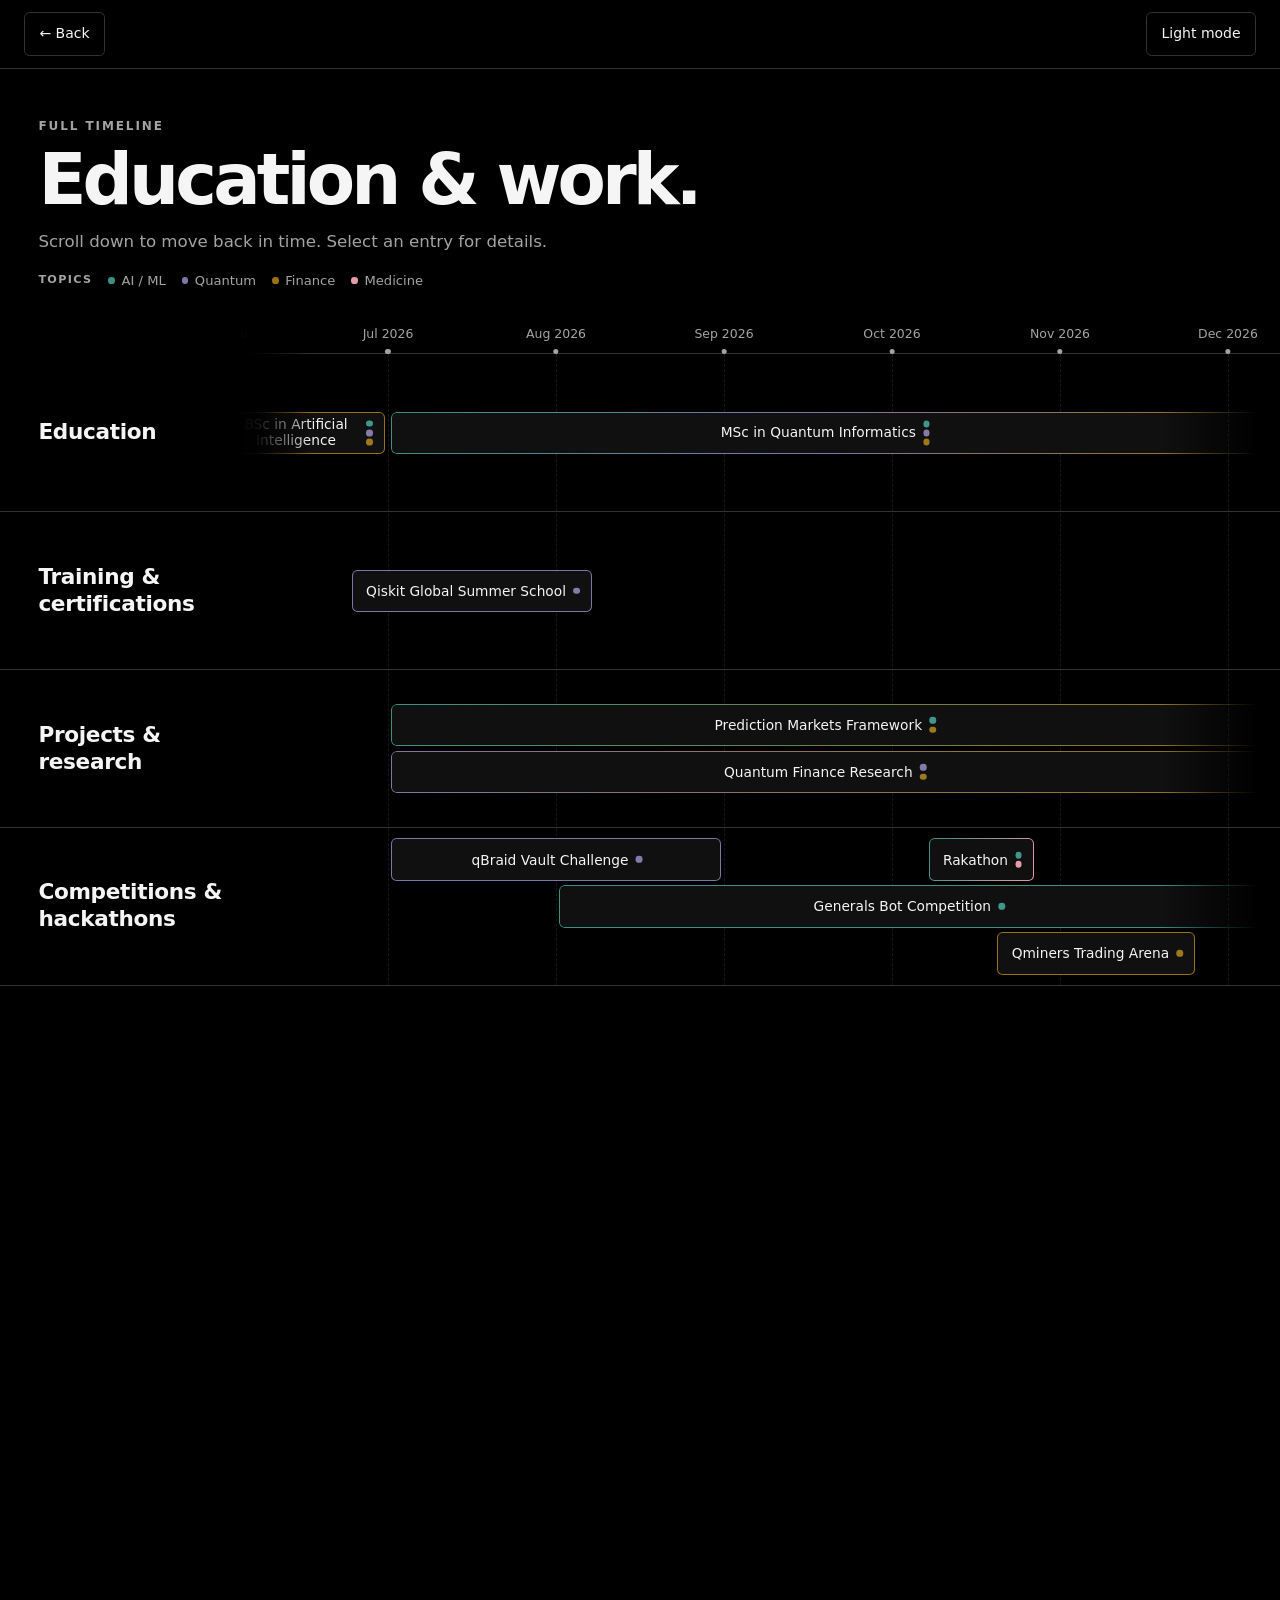
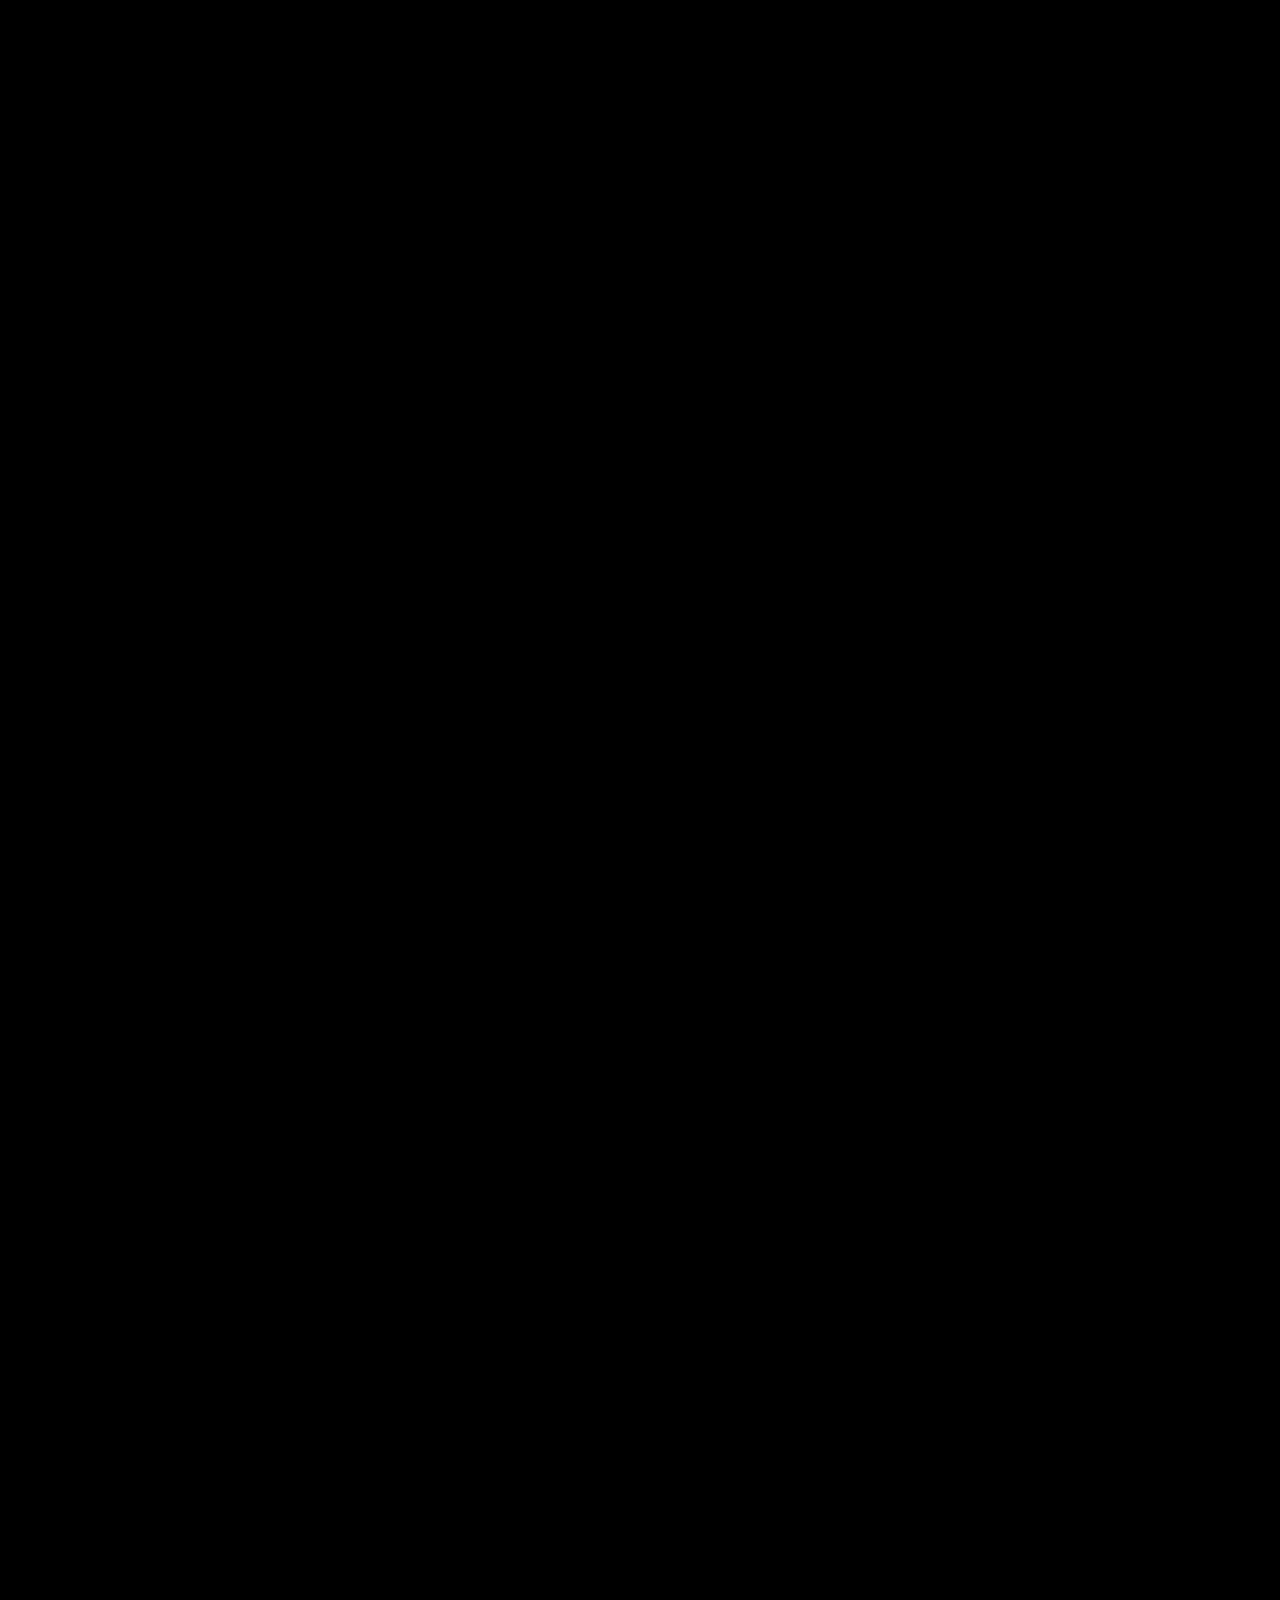
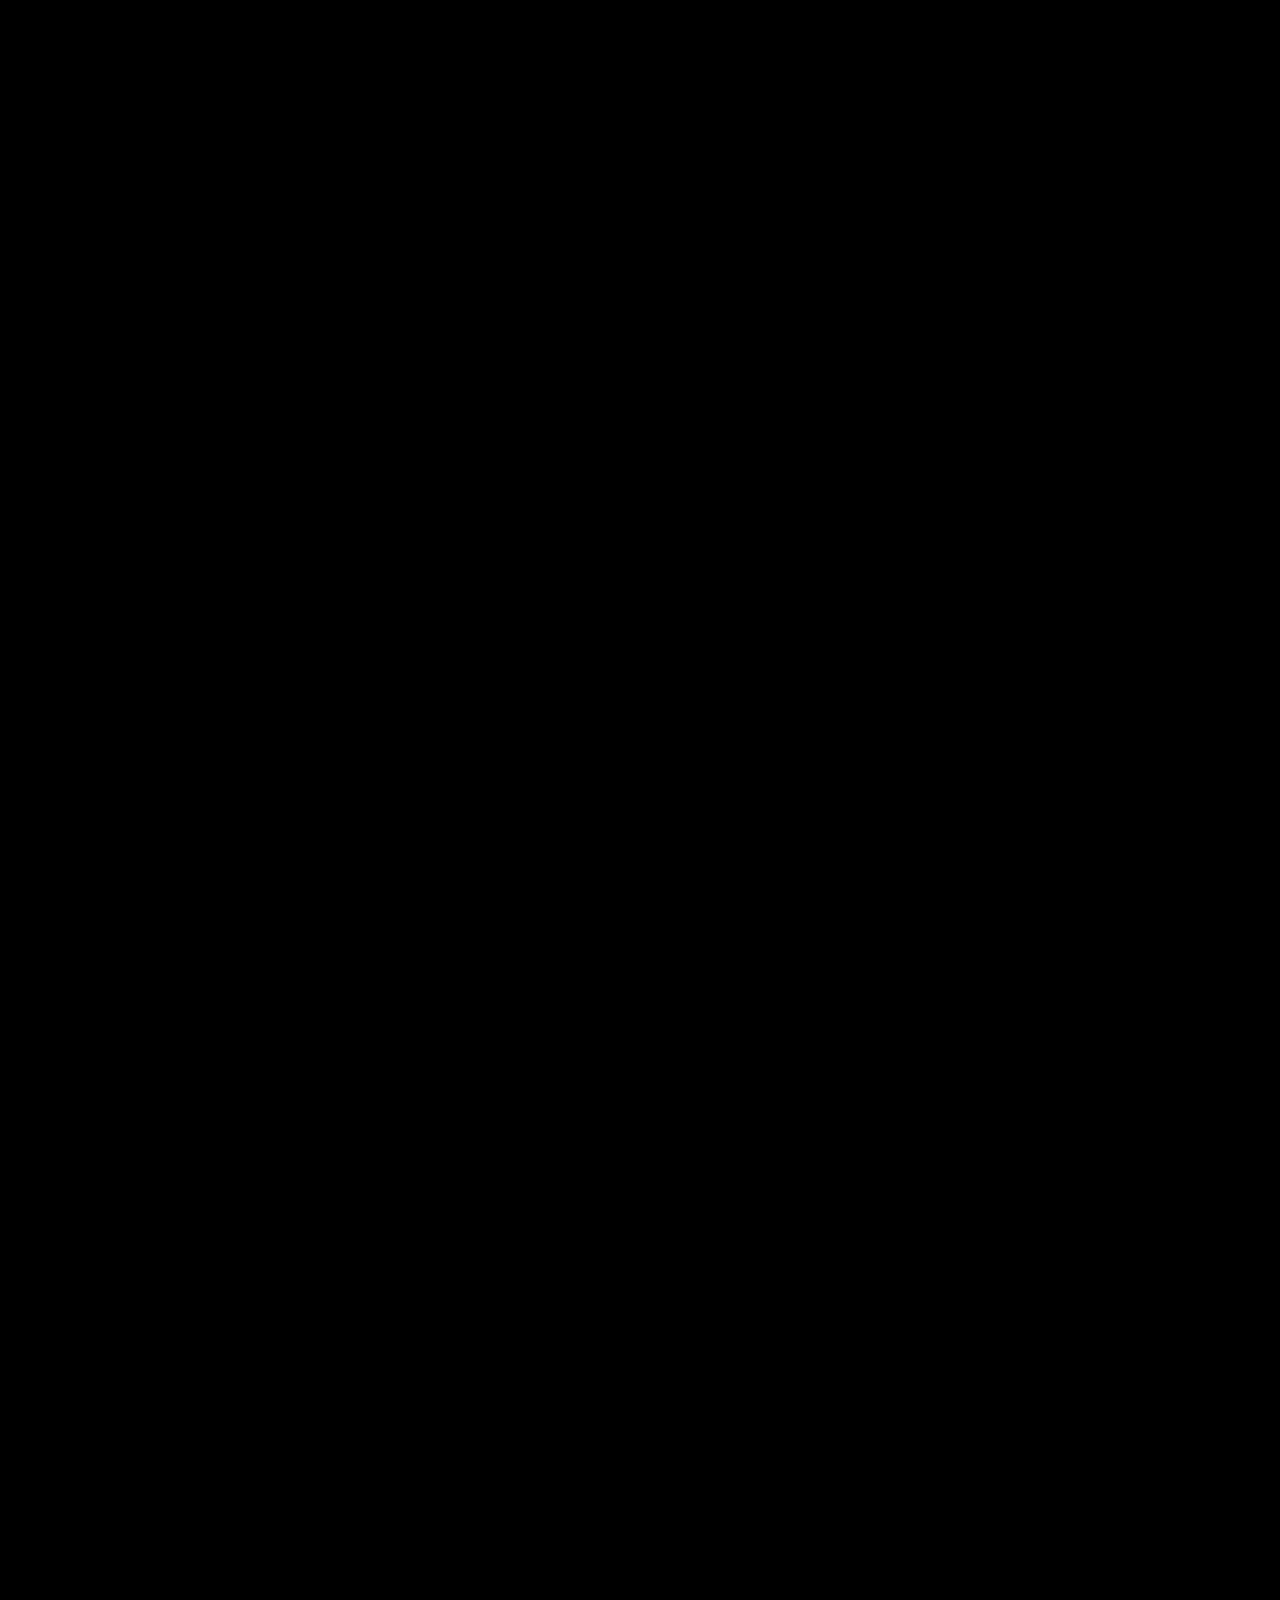
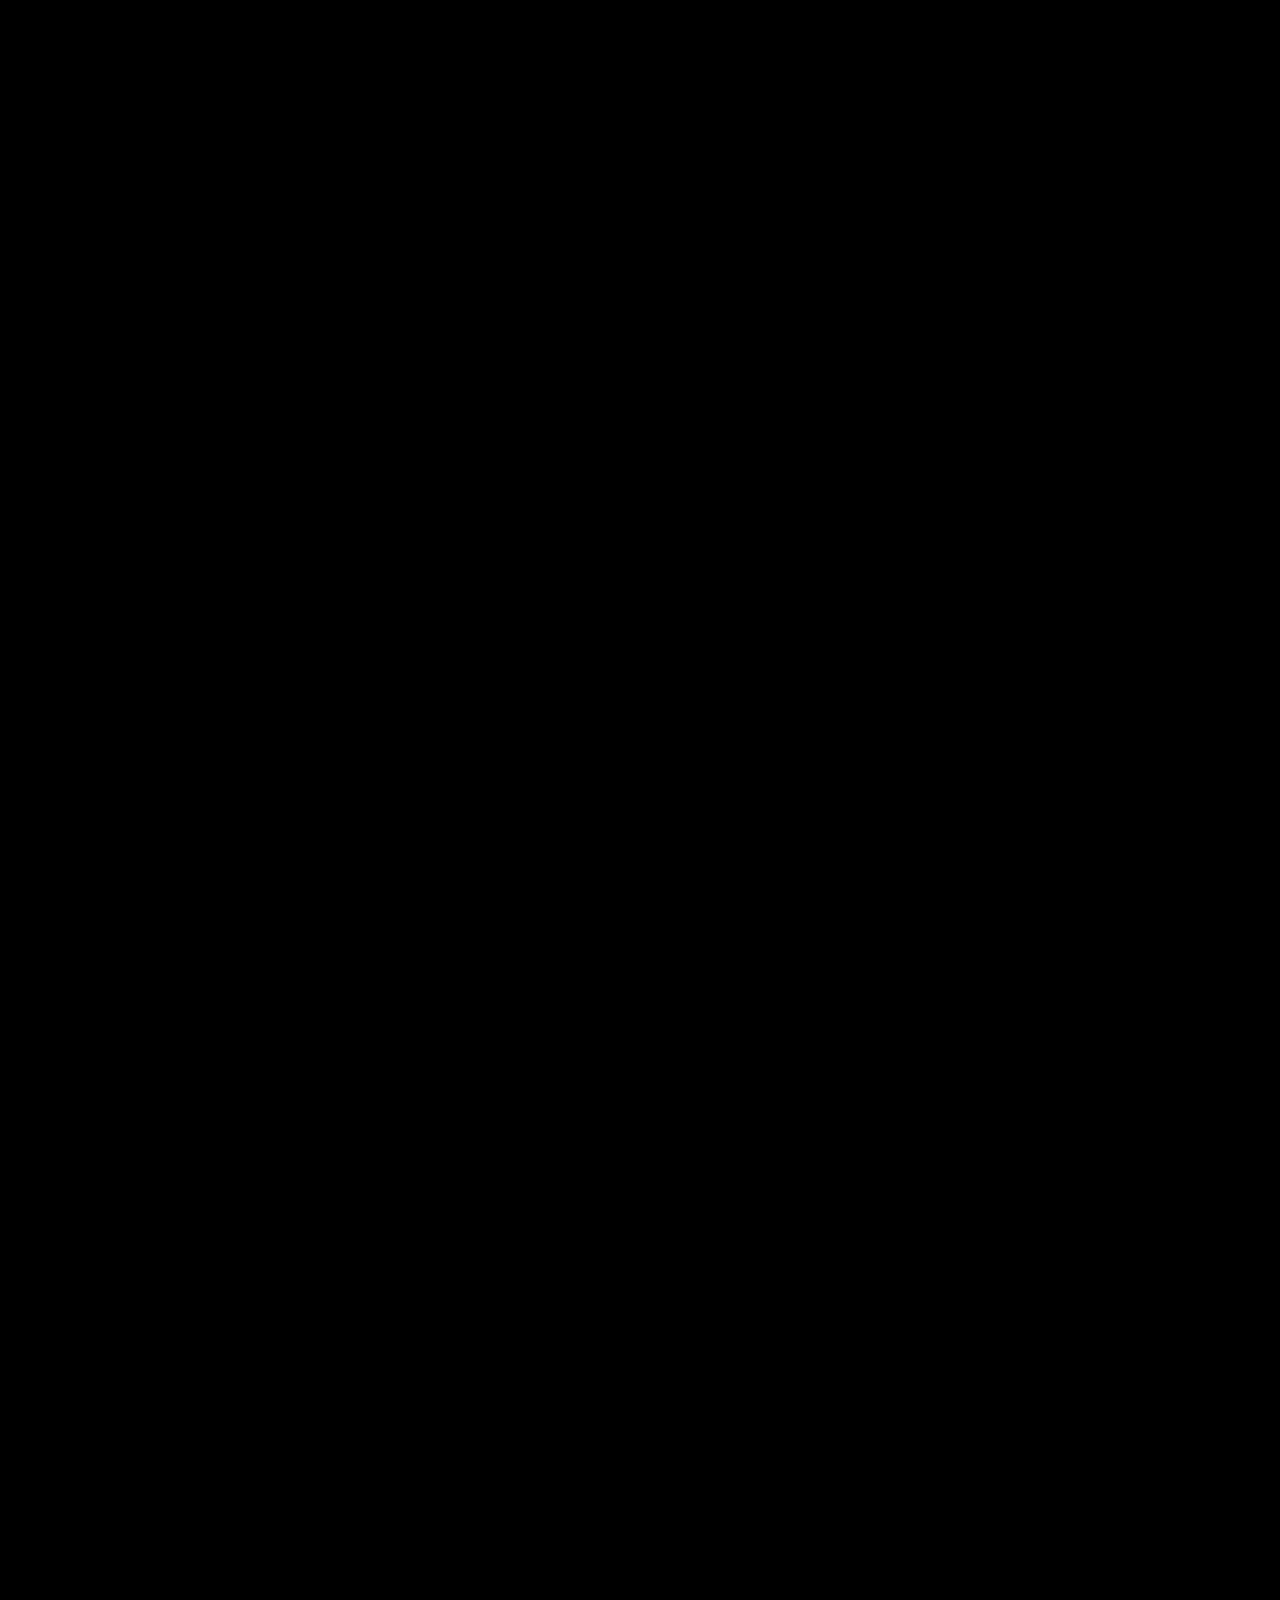
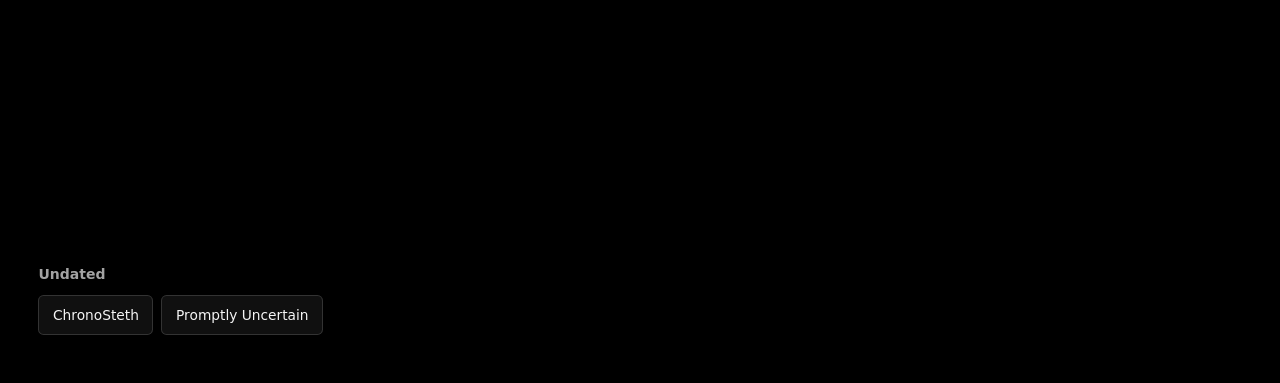
==== timeline.html @ 730084c6 "Add the interactive timeline and link it from the Short CV" ====
<!doctype html>
<html lang="en" data-theme="dark">
<head>
  <meta charset="utf-8">
  <meta name="viewport" content="width=device-width, initial-scale=1">
  <meta name="description" content="Jiří Svoboda — education, projects, competitions, and other milestones.">
  <meta name="theme-color" content="#000000" id="theme-color">

  <title>Timeline — Jiří Svoboda</title>

  <script src="theme.js"></script>
  <script src="timeline-layout.js?v=9" defer></script>
  <script src="timeline.js?v=9" defer></script>
  <link rel="stylesheet" href="style.css?v=9">
</head>

<body class="timeline-body">
  <nav class="page-toolbar" aria-label="Page controls">
    <a class="page-back" href="index.html#short-cv">← Back</a>

    <button
      class="theme-toggle"
      id="theme-toggle"
      type="button"
      aria-label="Switch to light mode"
    >
      Light mode
    </button>
  </nav>

  <main class="timeline-page">
    <header class="timeline-page__header">
      <p class="timeline-page__label">Full timeline</p>
      <h1 class="timeline-page__title">Education &amp; work.</h1>
      <p class="timeline-page__intro">
        Scroll down to move back in time. Select an entry for details.
      </p>
      <div class="topic-legend" role="group" aria-label="Topics">
        <span class="topic-legend__label">Topics</span>
        <span class="topic-key"><span class="topic-dot" data-topic="ai-ml" aria-hidden="true"></span>AI / ML</span>
        <span class="topic-key"><span class="topic-dot" data-topic="quantum" aria-hidden="true"></span>Quantum</span>
        <span class="topic-key"><span class="topic-dot" data-topic="finance" aria-hidden="true"></span>Finance</span>
        <span class="topic-key"><span class="topic-dot" data-topic="medicine" aria-hidden="true"></span>Medicine</span>
      </div>
    </header>

    <div id="timeline-stage">
      <div class="timeline-sticky">
        <div id="timeline-viewport" class="timeline-viewport" role="region" aria-label="Timeline by date and category" tabindex="0">
          <div id="timeline-track" class="timeline-track">
            <div class="timeline-ruler">
              <div id="timeline-axis"></div>
            </div>
            <div id="timeline-grid" aria-hidden="true"></div>

            <!-- Restore this lane with the first Experience entry.
            <section class="timeline-lane" data-category="experience" aria-labelledby="lane-experience">
              <h2 id="lane-experience" class="lane-label"><span>Experience</span></h2>
              <div class="lane-bars"></div>
            </section>
            -->

            <section class="timeline-lane" data-category="education" aria-labelledby="lane-education">
              <h2 id="lane-education" class="lane-label"><span>Education</span></h2>
              <div class="lane-bars"></div>
            </section>

            <section class="timeline-lane" data-category="training" aria-labelledby="lane-training">
              <h2 id="lane-training" class="lane-label"><span>Training &amp; certifications</span></h2>
              <div class="lane-bars"></div>
            </section>

            <section class="timeline-lane" data-category="projects" aria-labelledby="lane-projects">
              <h2 id="lane-projects" class="lane-label"><span>Projects &amp; research</span></h2>
              <div class="lane-bars"></div>
            </section>

            <section class="timeline-lane" data-category="hackathons" aria-labelledby="lane-hackathons">
              <h2 id="lane-hackathons" class="lane-label"><span>Competitions &amp; hackathons</span></h2>
              <div class="lane-bars"></div>
            </section>
          </div>
        </div>
      </div>
    </div>

    <section id="timeline-undated" aria-labelledby="undated-heading" hidden>
      <h2 id="undated-heading">Undated</h2>
      <div class="month-entries"></div>
    </section>

    <section id="timeline-source" aria-label="Entry details">
      <article
        class="entry-detail"
        id="qminers-trading-arena"
        data-category="hackathons"
        data-topics="finance"
        data-start="2026-11"
        data-end="2026-11"
      >
        <h2>Qminers Trading Arena</h2>
        <p class="entry-date"><time datetime="2026-11-07">7 November 2026</time> · Prague</p>
        <p class="entry-description">TODO</p>
      </article>

      <article
        class="entry-detail"
        id="rakathon"
        data-category="hackathons"
        data-topics="ai-ml medicine"
        data-start="2026-10"
        data-end="2026-10"
      >
        <h2>Rakathon</h2>
        <p class="entry-date"><time datetime="2026-10-16">16</time>–<time datetime="2026-10-18">18 October 2026</time> · Brno</p>
        <p class="entry-description">TODO</p>
      </article>

      <article
        class="entry-detail"
        id="generals-bot-competition"
        data-category="hackathons"
        data-topics="ai-ml"
        data-start="2026-08"
        data-end="present"
      >
        <h2>Generals Bot Competition</h2>
        <p class="entry-date">
          <time datetime="2026-08">Aug 2026</time> — <span>Present</span>
        </p>
        <p class="entry-description">TODO</p>
      </article>

      <article
        class="entry-detail"
        id="education-quantum-informatics"
        data-category="education"
        data-topics="ai-ml quantum finance"
        data-start="2026-07"
        data-end="present"
        data-short-title="MSc in Quantum Informatics"
      >
        <h2>Quantum Informatics</h2>
        <p class="entry-date">
          <time datetime="2026-07">Jul 2026</time> — <span>Present</span>
        </p>
        <p class="entry-description">TODO</p>
      </article>

      <article
        class="entry-detail"
        id="qbraid-vault-challenge"
        data-category="hackathons"
        data-topics="quantum"
        data-start="2026-07"
        data-end="2026-08"
      >
        <h2>qBraid Vault Challenge</h2>
        <p class="entry-date">
          <time datetime="2026-07">Jul 2026</time> —
          <time datetime="2026-08">Aug 2026</time>
        </p>
        <p class="entry-description">TODO</p>
      </article>

      <article
        class="entry-detail"
        id="prediction-markets-framework"
        data-category="projects"
        data-topics="ai-ml finance"
        data-start="2026-07"
        data-end="present"
      >
        <h2>Prediction Markets Framework</h2>
        <p class="entry-date">
          <time datetime="2026-07">Jul 2026</time> — <span>Present</span>
        </p>
        <p class="entry-description">TODO</p>
      </article>

      <article
        class="entry-detail"
        id="quantum-finance-research"
        data-category="projects"
        data-topics="quantum finance"
        data-start="2026-07"
        data-end="present"
        data-short-title="Quantum Finance Research"
      >
        <h2>Quantum Computing for Finance Research</h2>
        <p class="entry-date">
          <time datetime="2026-07">Jul 2026</time> — <span>Present</span>
        </p>
        <p class="entry-description">TODO</p>
      </article>

      <article
        class="entry-detail"
        id="qiskit-global-summer-school-2026"
        data-category="training"
        data-topics="quantum"
        data-start="2026-07"
        data-end="2026-07"
        data-short-title="Qiskit Global Summer School"
      >
        <h2>Qiskit Global Summer School 2026</h2>
        <p class="entry-date">
          <time datetime="2026-07">Jul 2026</time> —
          <time datetime="2026-07">Jul 2026</time>
        </p>
        <p class="entry-description">TODO</p>
      </article>

      <article
        class="entry-detail"
        id="qminers-quant-hackathon-2025"
        data-category="hackathons"
        data-topics="ai-ml finance"
        data-start="2025-11"
        data-end="2025-12"
        data-short-title="Qminers Quant Hackathon"
      >
        <h2>Qminers Quant Hackathon 2025</h2>
        <p class="entry-date">
          <time datetime="2025-11">Nov 2025</time> —
          <time datetime="2025-12">Dec 2025</time>
        </p>
        <p class="entry-description">TODO</p>
      </article>

      <article
        class="entry-detail"
        id="quantum-risk-analysis"
        data-category="projects"
        data-topics="quantum finance"
        data-start="2025-10"
        data-end="2026-05"
        data-short-title="Quantum Risk Analysis"
      >
        <h2>Quantum Risk Analysis in Financial Markets</h2>
        <p class="entry-date">
          <time datetime="2025-10">Oct 2025</time> —
          <time datetime="2026-05">May 2026</time>
        </p>
        <p class="entry-description">TODO</p>
      </article>

      <article
        class="entry-detail"
        id="ibm-road-to-practitioner"
        data-category="training"
        data-topics="quantum"
        data-start="2025-10"
        data-end="2026-01"
        data-short-title="IBM Road to Practitioner"
      >
        <h2>IBM Quantum Road to Practitioner (R2P)</h2>
        <p class="entry-date">
          <time datetime="2025-10">Oct 2025</time> —
          <time datetime="2026-01">Jan 2026</time>
        </p>
        <p class="entry-description">TODO</p>
      </article>

      <article
        class="entry-detail"
        id="education-informatics-ai"
        data-category="education"
        data-topics="ai-ml quantum finance"
        data-start="2023-09"
        data-end="2026-06"
        data-short-title="BSc in Artificial Intelligence"
      >
        <h2>Informatics — Artificial Intelligence</h2>
        <p class="entry-date">
          <time datetime="2023-09">Sep 2023</time> —
          <time datetime="2026-06">Jun 2026</time>
        </p>
        <p class="entry-description">TODO</p>
      </article>

      <article
        class="entry-detail"
        id="chronosteth"
        data-category="projects"
        data-topics=""
      >
        <h2>ChronoSteth</h2>
        <p class="entry-description">TODO</p>
      </article>

      <article
        class="entry-detail"
        id="promptly-uncertain"
        data-category="projects"
        data-topics=""
      >
        <h2>Promptly Uncertain</h2>
        <p class="entry-description">TODO</p>
      </article>
    </section>
  </main>

  <dialog id="timeline-dialog" aria-label="Entry details">
    <button type="button" data-close aria-label="Close details">Close <span aria-hidden="true">×</span></button>
    <div data-dialog-content></div>
  </dialog>
</body>
</html>
---- style.css ----
:root {
  color-scheme: dark;
  --background: #000;
  --text: #f5f5f5;
  --muted: #a3a3a3;
  --border: #333;
  --surface: #101010;
  --category-ai-ml: rgba(94, 234, 212, 0.62);
  --category-quantum: rgba(196, 181, 253, 0.65);
  --category-finance: rgba(251, 191, 36, 0.6);
  --category-medicine: #e99aaa;
}

:root[data-theme="light"] {
  color-scheme: light;
  --background: #fff;
  --text: #111;
  --muted: #5f5f5f;
  --border: #d8d8d8;
  --surface: #f3f3f3;
  --category-ai-ml: rgba(13, 148, 136, 0.78);
  --category-quantum: rgba(109, 40, 217, 0.72);
  --category-finance: rgba(180, 83, 9, 0.78);
  --category-medicine: #b14965;
}

*,
*::before,
*::after {
  box-sizing: border-box;
}

html,
body {
  min-height: 100%;
}

html {
  scroll-behavior: smooth;
  background: var(--background);
}

body {
  margin: 0;
  background: var(--background);
  color: var(--text);
  font-family: Inter, ui-sans-serif, system-ui, -apple-system, BlinkMacSystemFont,
    "Segoe UI", sans-serif;
  line-height: 1.5;
}

a {
  color: inherit;
}

.theme-toggle,
.page-back {
  position: fixed;
  z-index: 10;
  top: 1.5rem;
  padding: 0.65rem 0.9rem;
  border: 1px solid var(--border);
  border-radius: 0.35rem;
  background: var(--background);
  color: var(--text);
  font: inherit;
  font-size: 0.875rem;
}

.theme-toggle {
  right: 1.5rem;
  cursor: pointer;
}

.page-back {
  left: 1.5rem;
  text-decoration: none;
}

.theme-toggle:hover,
.page-back:hover {
  border-color: var(--muted);
}

.theme-toggle:focus-visible,
.page-back:focus-visible,
.scroll-cue:focus-visible,
.cv-item__title a:focus-visible,
.timeline-link:focus-visible {
  outline: 2px solid var(--text);
  outline-offset: 3px;
}

.intro {
  position: relative;
  display: grid;
  min-height: 100vh;
  min-height: 100svh;
  align-items: center;
  padding: clamp(5rem, 9vw, 8rem) clamp(1.5rem, 8vw, 8rem);
}

.intro__content {
  width: min(42rem, 100%);
}

.intro__label,
.section-heading__label {
  margin: 0 0 1rem;
  color: var(--muted);
  font-size: 0.75rem;
  font-weight: 600;
  letter-spacing: 0.16em;
  text-transform: uppercase;
}

.intro__title {
  margin: 0;
  font-size: clamp(3rem, 8vw, 6.5rem);
  font-weight: 700;
  letter-spacing: -0.055em;
  line-height: 1;
}

.intro__text {
  max-width: 38rem;
  margin: 1.5rem 0 0;
  color: var(--muted);
  font-size: clamp(1rem, 1.8vw, 1.2rem);
  line-height: 1.7;
}

.scroll-cue {
  position: absolute;
  bottom: clamp(1.5rem, 4vh, 3rem);
  left: 50%;
  display: grid;
  width: 3.25rem;
  height: 3.25rem;
  border: 1px solid var(--border);
  border-radius: 50%;
  color: var(--text);
  place-items: center;
  transform: translateX(-50%);
}

.scroll-cue:hover {
  background: var(--text);
  color: var(--background);
}

.scroll-cue svg {
  width: 1.1rem;
  fill: none;
  stroke: currentColor;
  stroke-linecap: round;
  stroke-linejoin: round;
  stroke-width: 1.5;
}

.short-cv {
  min-height: 100vh;
  padding: clamp(6rem, 10vw, 10rem) clamp(1.5rem, 8vw, 8rem);
  border-top: 1px solid var(--border);
}

.short-cv__inner {
  width: min(78rem, 100%);
  margin: 0 auto;
}

.section-heading {
  max-width: 42rem;
  margin-bottom: clamp(4rem, 8vw, 7rem);
}

.section-heading__title {
  margin: 0;
  font-size: clamp(2.5rem, 5vw, 4.5rem);
  font-weight: 650;
  letter-spacing: -0.045em;
  line-height: 1;
}

.section-heading__text {
  max-width: 36rem;
  margin: 1.25rem 0 0;
  color: var(--muted);
  font-size: 1rem;
  line-height: 1.7;
}

.cv-grid {
  display: grid;
  grid-template-columns: minmax(15rem, 0.72fr) minmax(0, 1.4fr);
  gap: clamp(3rem, 8vw, 8rem);
}

.cv-column__title {
  margin: 0 0 2rem;
  font-size: 0.875rem;
  font-weight: 650;
  letter-spacing: 0.08em;
  text-transform: uppercase;
}

.cv-list {
  border-bottom: 1px solid var(--border);
}

.cv-item {
  padding: 1.75rem 0 2rem;
  border-top: 1px solid var(--border);
}

.cv-item__meta {
  margin: 0 0 0.75rem;
  color: var(--muted);
  font-size: 0.8rem;
}

.cv-item__title {
  margin: 0;
  font-size: clamp(1.25rem, 2vw, 1.65rem);
  font-weight: 600;
  letter-spacing: -0.02em;
}

.cv-item__text {
  max-width: 46rem;
  margin: 0.85rem 0 1.2rem;
  color: var(--muted);
  line-height: 1.7;
}

.cv-item__title a {
  text-decoration-color: var(--muted);
  text-decoration-thickness: 1px;
  text-underline-offset: 0.2em;
}

.cv-item__title a:hover {
  text-decoration-color: currentColor;
  text-decoration-thickness: 2px;
}

.timeline-link {
  display: flex;
  justify-content: space-between;
  gap: 2rem;
  margin-top: clamp(5rem, 10vw, 9rem);
  padding: 1.5rem 0;
  border-top: 1px solid var(--border);
  border-bottom: 1px solid var(--border);
  font-size: clamp(1.1rem, 2vw, 1.35rem);
  text-decoration: none;
}

.timeline-link:hover {
  background: var(--surface);
}

@media (max-width: 48rem) {
  .cv-grid {
    grid-template-columns: 1fr;
  }
}

@media (max-width: 32rem) {
  .theme-toggle {
    top: 1rem;
    right: 1rem;
  }

  .page-back {
    top: 1rem;
    left: 1rem;
  }

  .intro {
    padding-bottom: 7rem;
  }
}

@media (prefers-reduced-motion: reduce) {
  html {
    scroll-behavior: auto;
  }
}

/* Full timeline */
.page-toolbar {
  display: flex;
  justify-content: space-between;
  align-items: center;
  gap: 1rem;
  padding: 0.75rem clamp(1rem, 3vw, 1.5rem);
  border-bottom: 1px solid var(--border);
}

.page-toolbar .page-back,
.page-toolbar .theme-toggle {
  position: static;
}

.timeline-page {
  --page-gutter: clamp(1rem, 3vw, 3rem);
  width: 100%;
  padding-bottom: 3rem;
}

.timeline-page__header {
  padding: clamp(1.75rem, 4vw, 3rem) var(--page-gutter) 1.25rem;
}

.timeline-page__label,
.detail-category {
  margin: 0 0 0.65rem;
  color: var(--muted);
  font-size: 0.75rem;
  font-weight: 600;
  letter-spacing: 0.16em;
  text-transform: uppercase;
}

.timeline-page__title {
  margin: 0;
  font-size: clamp(2.35rem, 5.5vw, 4.5rem);
  font-weight: 680;
  letter-spacing: -0.055em;
  line-height: 1.02;
}

.timeline-page__intro {
  margin: 0.8rem 0 0;
  color: var(--muted);
  font-size: clamp(0.95rem, 1.3vw, 1.07rem);
}

.topic-legend,
.detail-topics {
  display: flex;
  align-items: center;
  flex-wrap: wrap;
  gap: 0.35rem 1rem;
  margin: 1rem 0 0;
  color: var(--muted);
  font-size: 0.82rem;
}

.topic-key {
  display: inline-flex;
  align-items: center;
  gap: 0.4rem;
}

.topic-legend__label {
  font-size: 0.7rem;
  font-weight: 650;
  letter-spacing: 0.12em;
  text-transform: uppercase;
}

.topic-dot {
  display: inline-block;
  flex: none;
  inline-size: 0.42rem;
  block-size: 0.42rem;
  border-radius: 50%;
  background: var(--topic-color, var(--muted));
}

.topic-dot[data-topic="ai-ml"] { --topic-color: var(--category-ai-ml); }
.topic-dot[data-topic="quantum"] { --topic-color: var(--category-quantum); }
.topic-dot[data-topic="finance"] { --topic-color: var(--category-finance); }
.topic-dot[data-topic="medicine"] { --topic-color: var(--category-medicine); }

.timeline-body:not(.timeline-enhanced) :is(.timeline-page__intro, #timeline-stage, .topic-legend),
.timeline-body [hidden] {
  display: none;
}

.timeline-body :is(button, a, .timeline-viewport):focus-visible {
  outline: 2px solid var(--text);
  outline-offset: 2px;
}

#timeline-stage {
  position: relative;
}

/* Normal document scroll supplies the distance for the horizontal pan. */
#timeline-stage::after {
  display: block;
  height: var(--travel, 0px);
  content: "";
}

.timeline-sticky {
  position: sticky;
  top: 0;
  background: var(--background);
}

.timeline-viewport {
  --axis-height: 2.75rem;
  --lane-label-width: clamp(13.5rem, 25vw, 19.5rem);
  --lane-fade: clamp(3rem, 6vw, 5.5rem);
  --lane-pad: clamp(0.44rem, 1.15vh, 0.85rem);
  --row-height: 2.65rem;
  --row-gap: 0.28rem;
  --label-background: linear-gradient(to right,
    var(--background) calc(100% - var(--lane-fade)),
    color-mix(in srgb, var(--background) 92%, transparent) calc(100% - var(--lane-fade) * 0.7),
    color-mix(in srgb, var(--background) 38%, transparent) calc(100% - var(--lane-fade) * 0.25),
    transparent);
  position: relative;
  width: 100%;
  overflow: hidden;
  overflow: clip;
  isolation: isolate;
  background: var(--background);
}

.timeline-track {
  position: relative;
  width: 100%;
  overflow-x: clip;
}

.timeline-short .timeline-viewport {
  max-height: var(--board-height);
  overflow-x: hidden;
  overflow-y: auto;
  scroll-padding-top: calc(var(--axis-height) + 0.25rem);
}

.timeline-ruler {
  position: sticky;
  z-index: 3;
  top: 0;
  height: var(--axis-height);
  overflow: clip;
  background: var(--background);
}

/* The fixed axis corner fades the dates at the same position as the lanes. */
.timeline-ruler::before {
  position: absolute;
  z-index: 3;
  inset: 0 auto auto 0;
  width: var(--lane-label-width);
  height: var(--axis-height);
  background: var(--label-background);
  pointer-events: none;
  content: "";
}

#timeline-axis,
#timeline-grid,
.lane-bars {
  width: var(--chart-width);
  transform: translateX(var(--timeline-x, 0px));
}

#timeline-axis,
#timeline-grid {
  position: absolute;
  left: 0;
  pointer-events: none;
}

#timeline-axis {
  z-index: 1;
  top: 0;
  height: var(--axis-height);
  border-bottom: 1px solid var(--border);
}

.date-tick {
  position: absolute;
  bottom: 0;
  padding-bottom: 0.6rem;
  color: var(--muted);
  font-size: 0.78rem;
  font-variant-numeric: tabular-nums;
  white-space: nowrap;
  transform: translateX(-50%);
}

.date-tick::after {
  position: absolute;
  bottom: -1px;
  left: 50%;
  width: 0.34rem;
  height: 0.34rem;
  border-radius: 50%;
  background: var(--muted);
  content: "";
  transform: translateX(-50%);
}

#timeline-grid {
  top: var(--axis-height);
  bottom: 0;
}

.gridline {
  position: absolute;
  top: 0;
  bottom: 0;
  border-left: 1px dashed var(--border);
  opacity: 0.45;
}

.timeline-lane {
  position: relative;
  border-bottom: 1px solid var(--border);
}

.lane-label {
  position: absolute;
  z-index: 2;
  inset: 0 auto 0 0;
  display: flex;
  align-items: center;
  width: var(--lane-label-width);
  margin: 0;
  padding: 0 calc(var(--lane-fade) + 0.35rem) 0 var(--page-gutter);
  background: var(--label-background);
  color: var(--text);
  font-size: clamp(1.08rem, 1.85vw, 1.35rem);
  font-weight: 600;
  line-height: 1.25;
  letter-spacing: -0.015em;
  overflow-wrap: anywhere;
}

.lane-bars {
  position: relative;
  height: calc(2 * var(--lane-pad) + var(--row-count, 1) * (var(--row-height) + var(--row-gap)) - var(--row-gap));
}

.entry-trigger {
  --entry-fill: var(--surface);
  --entry-background:
    linear-gradient(var(--entry-fill), var(--entry-fill)) padding-box,
    linear-gradient(115deg, var(--topic-stops, var(--border), var(--border))) border-box;
  border: 1px solid transparent;
  border-radius: 0.35rem;
  background: var(--entry-background);
  color: var(--text);
  font: inherit;
  font-size: 0.86rem;
  font-weight: 520;
  line-height: 1.2;
  text-align: center;
  cursor: pointer;
}

.entry-trigger:hover,
.entry-trigger:focus-visible {
  --entry-fill: color-mix(in srgb, var(--surface) 94%, var(--text));
}

.lane-bars .entry-trigger {
  position: absolute;
  top: calc(var(--lane-pad) + var(--row, 0) * (var(--row-height) + var(--row-gap)));
  height: var(--row-height);
  padding: 0;
}

/* Fade only the bar surface and its outline so the moving caption stays legible. */
.lane-bars .entry-ongoing {
  background: transparent;
}

.lane-bars .entry-ongoing::before {
  content: "";
  position: absolute;
  inset: -1px;
  border: 1px solid transparent;
  border-right: 0;
  border-radius: 0.35rem 0 0 0.35rem;
  background: var(--entry-background);
  mask-image: linear-gradient(to right, black calc(100% - min(35%, 6rem)), transparent);
  pointer-events: none;
}

.entry-caption {
  display: inline-flex;
  align-items: center;
  justify-content: center;
  gap: 0.45rem;
}

.lane-bars .entry-caption {
  position: absolute;
  top: 50%;
  left: 50%;
  width: max-content;
  max-width: min(var(--caption-limit, 16rem), calc(100% - 1rem));
  transform: translate(-50%, -50%);
}

.entry-title {
  min-width: 0;
  overflow-wrap: anywhere;
}

.topic-marks {
  display: inline-flex;
  flex-direction: column;
  flex: none;
  gap: 0.16rem;
}

#timeline-undated {
  padding: 1.75rem var(--page-gutter) 0;
}

#timeline-undated h2 {
  margin: 0 0 0.65rem;
  color: var(--muted);
  font-size: 0.875rem;
  font-weight: 600;
}

#timeline-undated .month-entries {
  display: flex;
  flex-wrap: wrap;
  gap: 0.5rem;
}

#timeline-undated .entry-trigger {
  max-width: 100%;
  min-height: 2.5rem;
  padding: 0.5rem 0.85rem;
}

#timeline-source {
  max-width: 50rem;
  padding: 0 var(--page-gutter);
}

.entry-detail {
  padding: 1.75rem 0;
  border-top: 1px solid var(--border);
}

@media (max-width: 38rem) {
  .timeline-viewport {
    --lane-label-width: clamp(8.9rem, 36vw, 12.5rem);
    --lane-fade: clamp(1.45rem, 5.6vw, 2.35rem);
    --row-height: 3rem;
  }

  .lane-label {
    padding-left: 0.8rem;
    font-size: clamp(0.93rem, 3.9vw, 1.08rem);
  }

  .entry-trigger {
    font-size: 0.82rem;
  }
}

#timeline-dialog {
  position: fixed;
  width: min(37rem, calc(100% - 2rem));
  max-height: calc(100% - 2rem);
  max-height: calc(100dvh - 2rem);
  padding: clamp(1.25rem, 4vw, 2.25rem);
  overflow-y: auto;
  overscroll-behavior: contain;
  border: 1px solid var(--muted);
  border-radius: 0.45rem;
  background: var(--background);
  color: var(--text);
}

#timeline-dialog::backdrop {
  background: rgb(0 0 0 / 64%);
}

#timeline-dialog [data-close] {
  display: block;
  margin: 0 0 1rem auto;
  padding: 0.42rem 0.8rem;
  min-height: 2.25rem;
  border: 1px solid var(--border);
  border-radius: 0.35rem;
  background: var(--background);
  color: var(--text);
  font: inherit;
  font-size: 0.85rem;
  cursor: pointer;
}

#timeline-dialog [data-close]:hover {
  border-color: var(--muted);
}

:is([data-dialog-content], .entry-detail) {
  overflow-wrap: anywhere;
}

:is([data-dialog-content], .entry-detail) h2 {
  margin: 0 0 0.85rem;
  font-size: clamp(1.55rem, 3vw, 2.15rem);
  font-weight: 620;
  letter-spacing: -0.035em;
  line-height: 1.1;
}

:is([data-dialog-content], .entry-detail) .entry-date {
  margin: 0.5rem 0;
  color: var(--muted);
  font-size: 0.875rem;
}

:is([data-dialog-content], .entry-detail) p {
  line-height: 1.6;
}

.detail-topics {
  margin: 1rem 0;
}

@media (pointer: coarse) {
  #timeline-dialog [data-close],
  #timeline-undated .entry-trigger {
    min-height: 2.75rem;
  }
}

@media (forced-colors: active) {
  .entry-trigger {
    border-color: ButtonText;
  }

  .lane-bars .entry-ongoing {
    border: 0;
  }

  .lane-bars .entry-ongoing::before {
    border-color: ButtonText;
    mask-image: none;
  }

  .lane-label,
  .timeline-ruler::before {
    background: Canvas;
  }

  .date-tick::after {
    background: CanvasText;
  }

  .gridline {
    opacity: 1;
  }
}
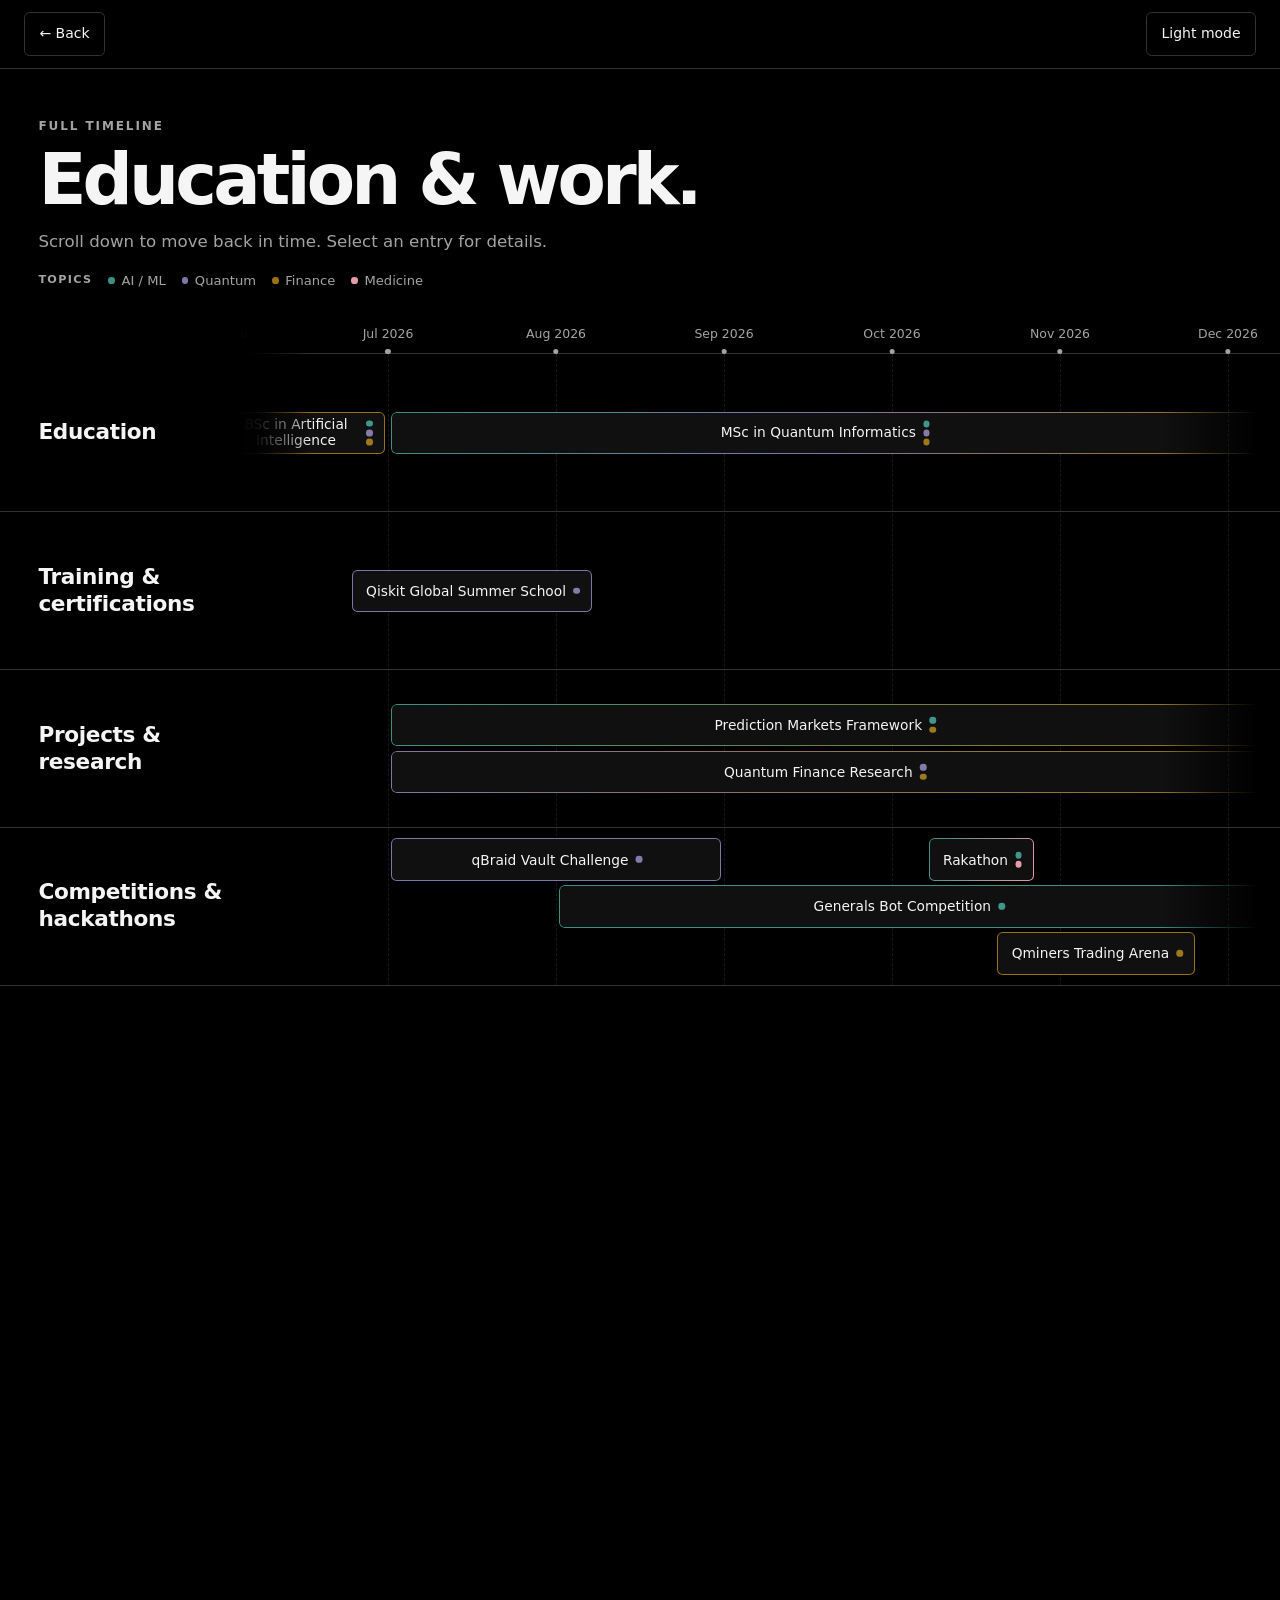
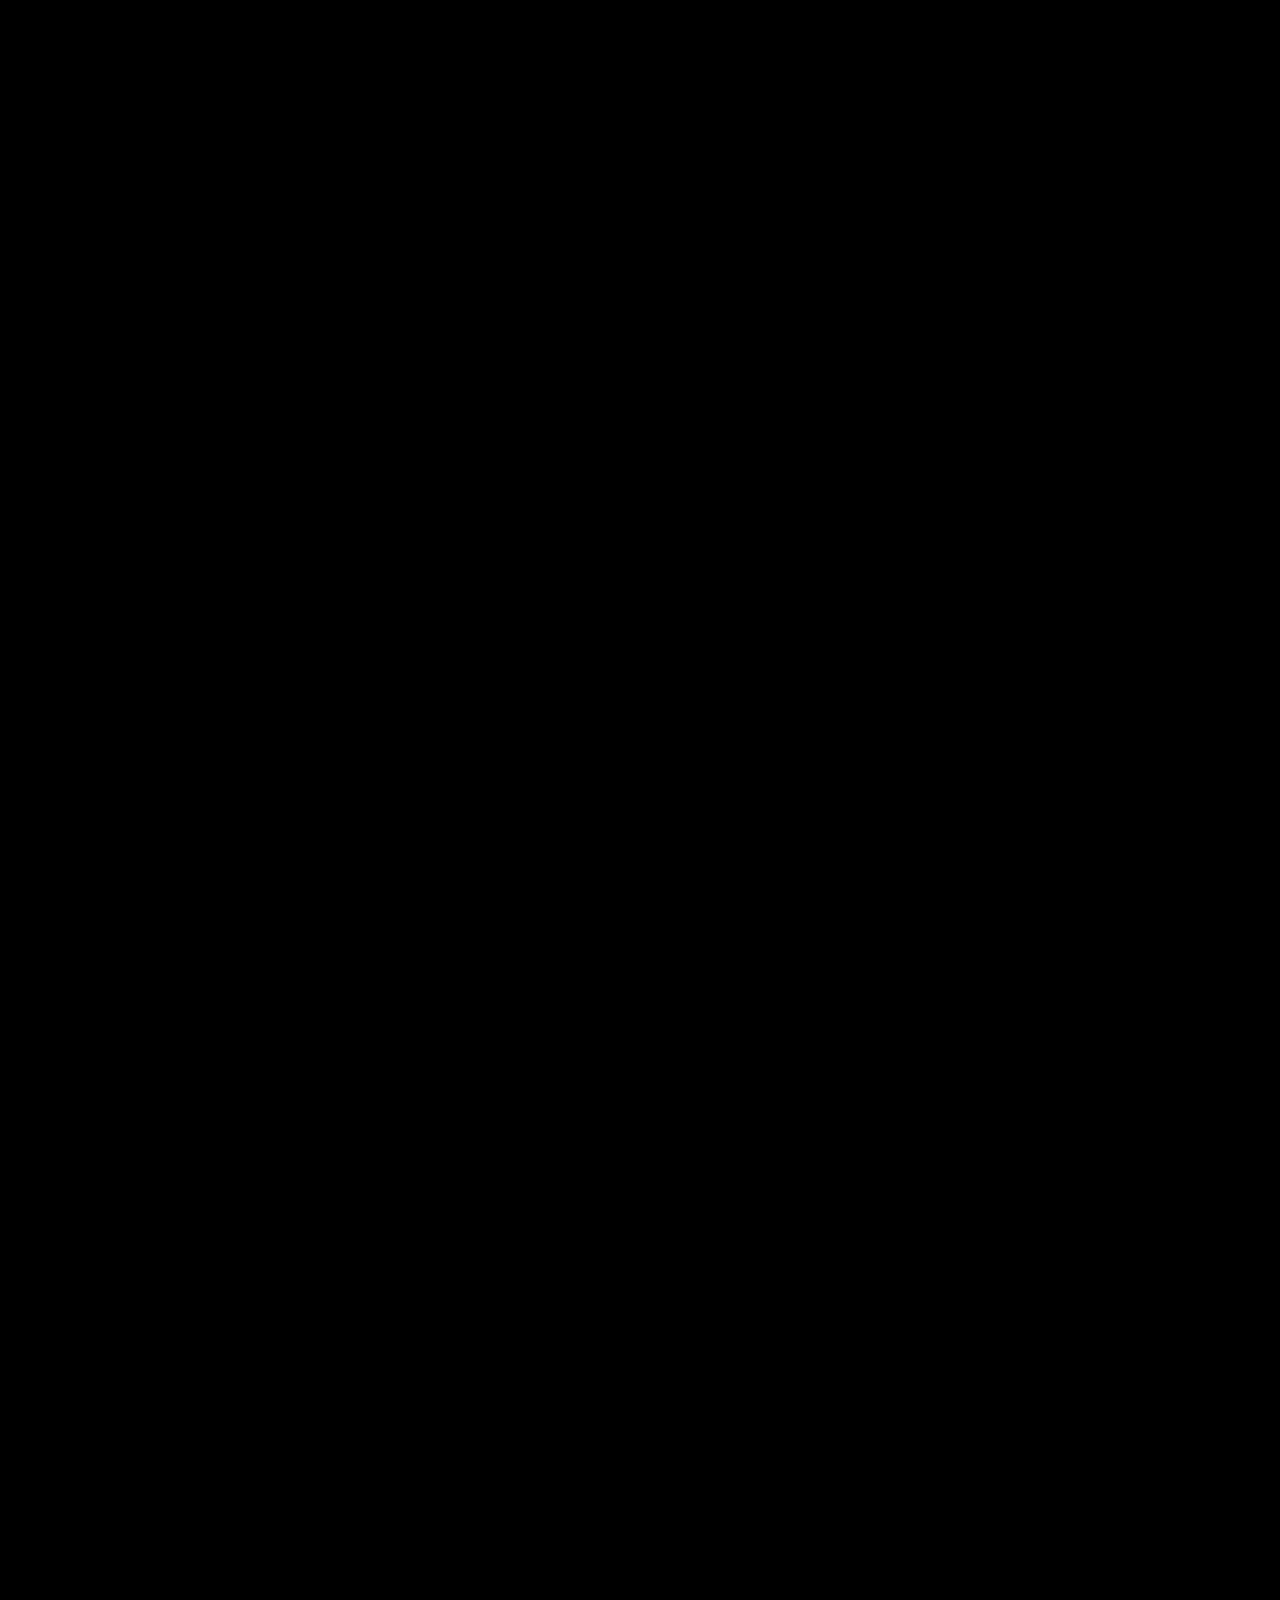
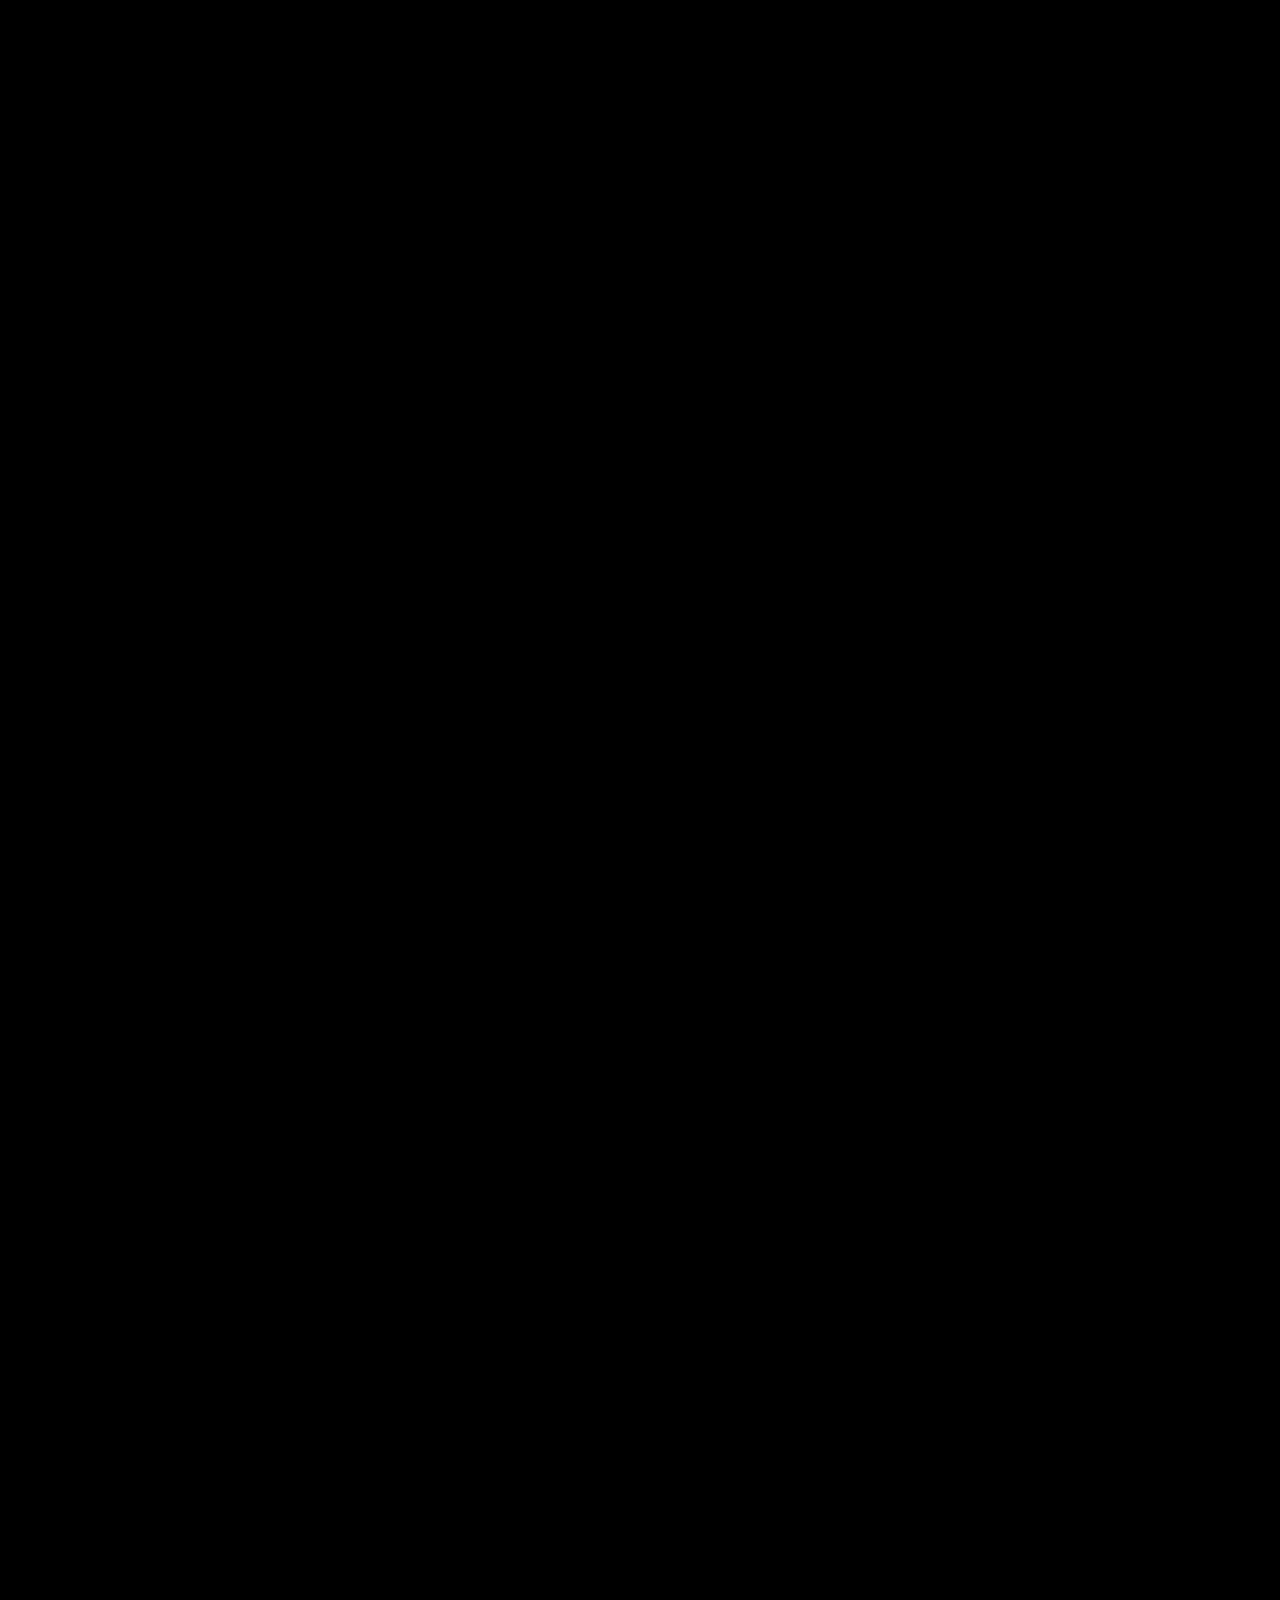
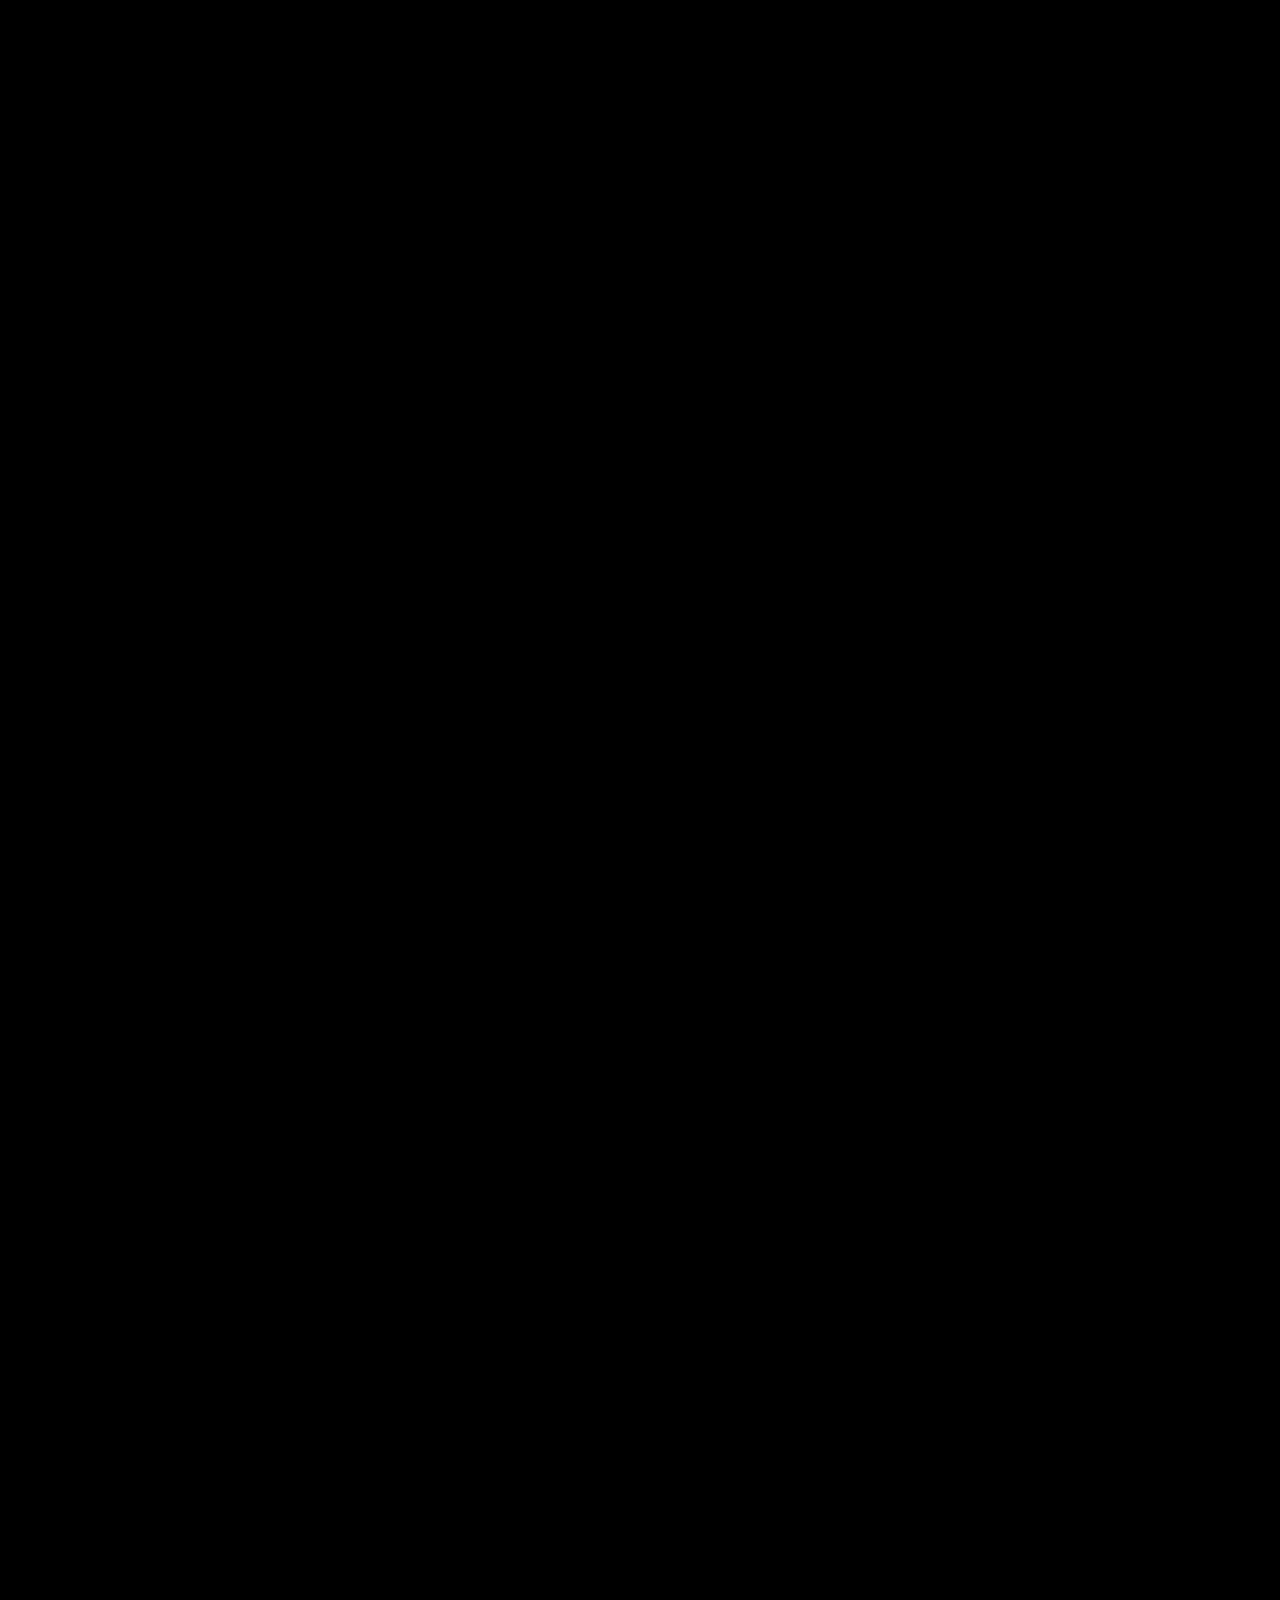
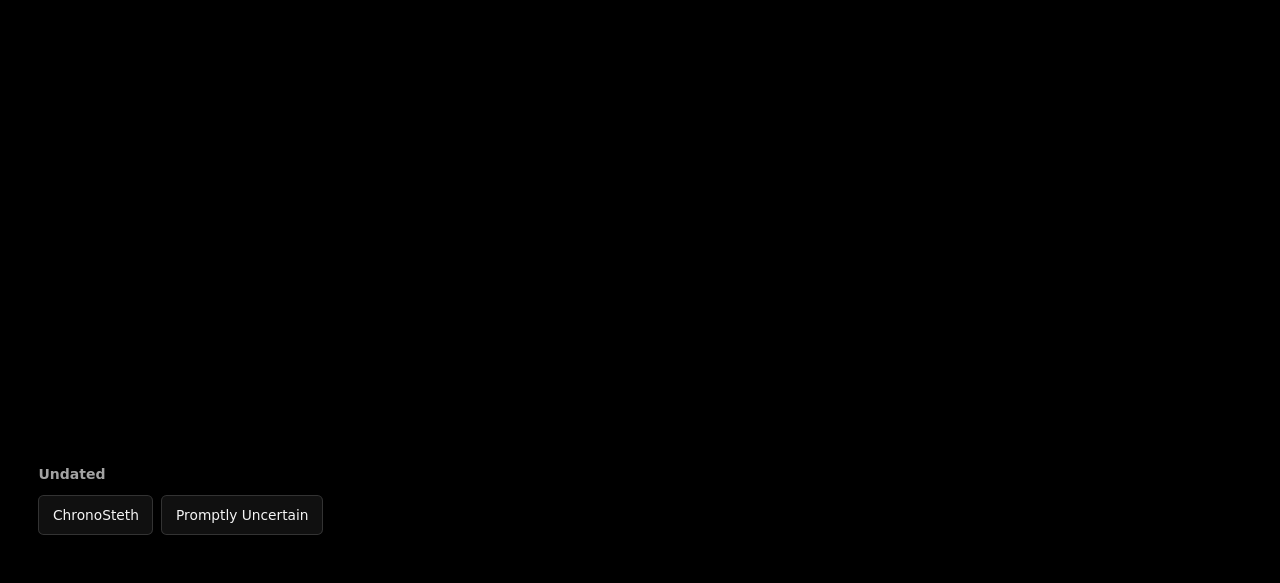
==== commit c3cabea3: "Keep the newest entries visible before the timeline scrolls" ====
--- a/timeline.html
+++ b/timeline.html
@@ -10,7 +10,7 @@
 
   <script src="theme.js"></script>
   <script src="timeline-layout.js?v=9" defer></script>
-  <script src="timeline.js?v=9" defer></script>
+  <script src="timeline.js?v=10" defer></script>
   <link rel="stylesheet" href="style.css?v=9">
 </head>
 
